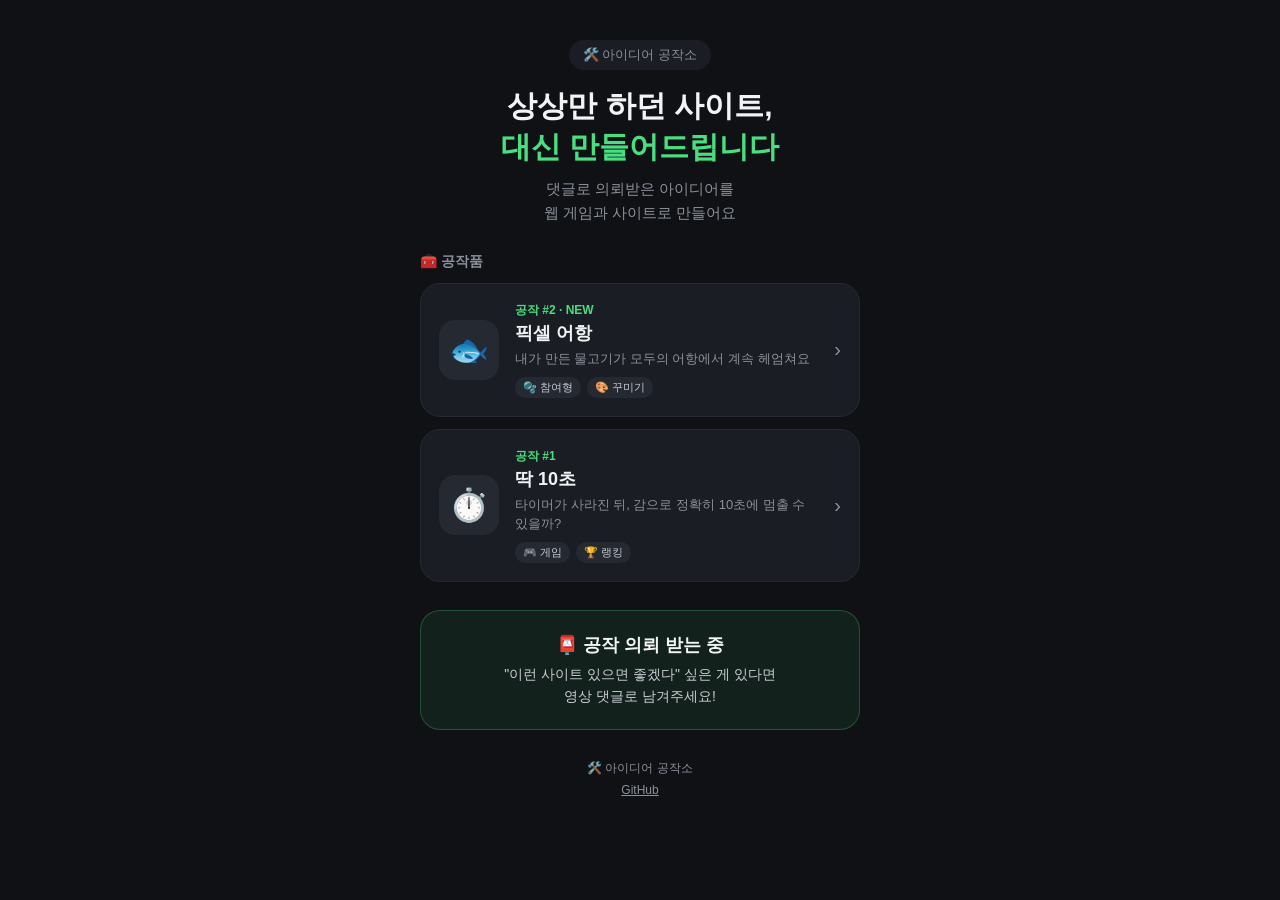
==== index.html @ 222370bf "방문자수 각각 매핑되도록 최종 수정" ====
<!doctype html>
<html lang="ko">
  <head>
    <meta charset="UTF-8" />
    <meta name="viewport" content="width=device-width, initial-scale=1.0" />
    <title>🛠️ 아이디어 공작소</title>
    <meta
      name="description"
      content="상상만 하던 사이트, 대신 만들어드립니다 | 댓글로 의뢰받은 아이디어를 웹 게임·사이트로 만들어요"
    />
    <meta property="og:title" content="🛠️ 아이디어 공작소" />
    <meta
      property="og:description"
      content="상상만 하던 사이트, 대신 만들어드립니다"
    />
    <meta property="og:type" content="website" />
    <meta property="og:url" content="https://ge323.github.io/gongjakso/" />
    <style>
      * {
        margin: 0;
        padding: 0;
        box-sizing: border-box;
      }

      :root {
        --bg: #0f1115;
        --card: #1a1d24;
        --line: #252932;
        --text: #f2f3f5;
        --muted: #8b909a;
        --accent: #4ade80;
      }

      body {
        min-height: 100dvh;
        background: var(--bg);
        color: var(--text);
        font-family:
          -apple-system, BlinkMacSystemFont, "Pretendard",
          "Apple SD Gothic Neo", "Noto Sans KR", sans-serif;
        display: flex;
        justify-content: center;
      }

      .app {
        width: 100%;
        max-width: 480px;
        padding: 40px 20px 32px;
        display: flex;
        flex-direction: column;
        gap: 28px;
      }

      /* 헤더 */
      .header {
        text-align: center;
      }

      .badge {
        display: inline-block;
        padding: 6px 14px;
        border-radius: 999px;
        background: var(--card);
        color: var(--muted);
        font-size: 13px;
        margin-bottom: 16px;
      }

      .title {
        font-size: 30px;
        font-weight: 800;
        line-height: 1.35;
        margin-bottom: 10px;
      }

      .title em {
        font-style: normal;
        color: var(--accent);
      }

      .subtitle {
        color: var(--muted);
        font-size: 15px;
        line-height: 1.6;
      }

      /* 공작품 목록 */
      .section-title {
        font-size: 14px;
        color: var(--muted);
        margin-bottom: 12px;
      }

      .list {
        display: flex;
        flex-direction: column;
        gap: 12px;
      }

      .item {
        display: flex;
        align-items: center;
        gap: 16px;
        padding: 18px;
        border-radius: 20px;
        background: var(--card);
        border: 1px solid var(--line);
        color: inherit;
        text-decoration: none;
        transition:
          transform 0.15s,
          border-color 0.15s;
      }

      a.item:hover,
      a.item:focus-visible {
        transform: translateY(-2px);
        border-color: var(--accent);
        outline: none;
      }

      .icon {
        flex-shrink: 0;
        width: 60px;
        height: 60px;
        border-radius: 16px;
        background: #252932;
        display: grid;
        place-items: center;
        font-size: 32px;
      }

      .info {
        flex: 1;
        min-width: 0;
      }

      .no {
        font-size: 12px;
        color: var(--accent);
        font-weight: 700;
        margin-bottom: 2px;
      }

      .name {
        font-size: 18px;
        font-weight: 800;
        margin-bottom: 4px;
      }

      .desc {
        font-size: 13px;
        color: var(--muted);
        line-height: 1.5;
      }

      .tags {
        display: flex;
        gap: 6px;
        margin-top: 8px;
      }

      .tag {
        font-size: 11px;
        padding: 3px 8px;
        border-radius: 999px;
        background: #252932;
        color: #c9ccd2;
      }

      .go {
        flex-shrink: 0;
        font-size: 20px;
        color: var(--muted);
      }

      /* 준비 중 카드 */
      .item.is-locked {
        border-style: dashed;
        opacity: 0.75;
      }

      .item.is-locked .icon {
        filter: blur(3px);
      }

      /* 의뢰 안내 */
      .request {
        text-align: center;
        padding: 22px;
        border-radius: 20px;
        background: rgba(74, 222, 128, 0.08);
        border: 1px solid rgba(74, 222, 128, 0.25);
      }

      .request h2 {
        font-size: 18px;
        margin-bottom: 6px;
      }

      .request p {
        font-size: 14px;
        color: #c9ccd2;
        line-height: 1.6;
      }

      /* 푸터 */
      .footer {
        text-align: center;
        font-size: 12px;
        color: var(--muted);
        line-height: 1.8;
      }

      .footer a {
        color: var(--muted);
      }
    </style>
  </head>
  <body>
    <main class="app">
      <header class="header">
        <span class="badge">🛠️ 아이디어 공작소</span>
        <h1 class="title">
          상상만 하던 사이트,<br /><em>대신 만들어드립니다</em>
        </h1>
        <p class="subtitle">
          댓글로 의뢰받은 아이디어를<br />웹 게임과 사이트로 만들어요
        </p>
      </header>

      <section>
        <h2 class="section-title">🧰 공작품</h2>
        <div class="list">
          <!-- 공작 #2 (최신이 위로) -->
          <a class="item" href="https://ge323.github.io/gongjakso/pixel-fish/">
            <div class="icon">🐟</div>
            <div class="info">
              <p class="no">공작 #2 · NEW</p>
              <p class="name">픽셀 어항</p>
              <p class="desc">
                내가 만든 물고기가 모두의 어항에서 계속 헤엄쳐요
              </p>
              <div class="tags">
                <span class="tag">🫧 참여형</span>
                <span class="tag">🎨 꾸미기</span>
              </div>
            </div>
            <span class="go">›</span>
          </a>

          <!-- 공작 #1 -->
          <a class="item" href="https://ge323.github.io/gongjakso/stop-at-10/">
            <div class="icon">⏱️</div>
            <div class="info">
              <p class="no">공작 #1</p>
              <p class="name">딱 10초</p>
              <p class="desc">
                타이머가 사라진 뒤, 감으로 정확히 10초에 멈출 수 있을까?
              </p>
              <div class="tags">
                <span class="tag">🎮 게임</span>
                <span class="tag">🏆 랭킹</span>
              </div>
            </div>
            <span class="go">›</span>
          </a>
        </div>
      </section>

      <section class="request">
        <h2>📮 공작 의뢰 받는 중</h2>
        <p>
          "이런 사이트 있으면 좋겠다" 싶은 게 있다면<br />영상 댓글로
          남겨주세요!
        </p>
      </section>

      <footer class="footer">
        <p>🛠️ 아이디어 공작소</p>
        <p>
          <a
            href="https://github.com/ge323/gongjakso"
            target="_blank"
            rel="noopener"
            >GitHub</a
          >
        </p>
        <p id="visit-count" hidden style="font-size: 0.8rem; opacity: 0.6"></p>
      </footer>
    </main>
  </body>
</html>
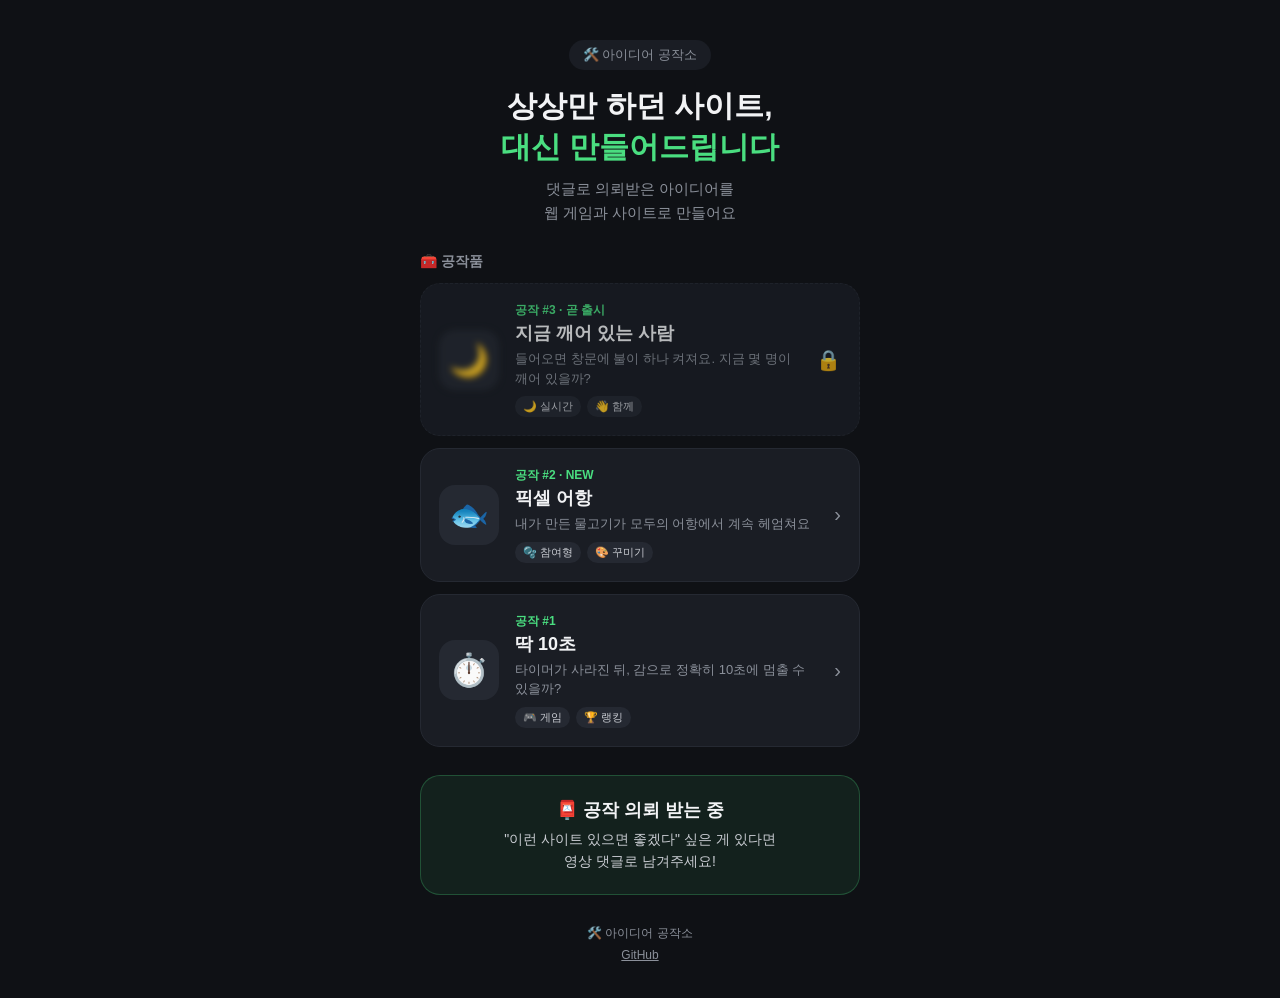
==== commit d95efe7a: "곧 출시 main 수정" ====
--- a/index.html
+++ b/index.html
@@ -217,6 +217,7 @@
       }
     </style>
   </head>
+  <script src="visit-counter.js?v=4" defer></script>
   <body>
     <main class="app">
       <header class="header">
@@ -232,6 +233,23 @@
       <section>
         <h2 class="section-title">🧰 공작품</h2>
         <div class="list">
+          <!-- 공작 #3 (곧 출시) — 공개되면 div를 a로 바꾸고 href 넣기 -->
+          <div class="item is-locked" aria-disabled="true">
+            <div class="icon">🌙</div>
+            <div class="info">
+              <p class="no">공작 #3 · 곧 출시</p>
+              <p class="name">지금 깨어 있는 사람</p>
+              <p class="desc">
+                들어오면 창문에 불이 하나 켜져요. 지금 몇 명이 깨어 있을까?
+              </p>
+              <div class="tags">
+                <span class="tag">🌙 실시간</span>
+                <span class="tag">👋 함께</span>
+              </div>
+            </div>
+            <span class="go">🔒</span>
+          </div>
+
           <!-- 공작 #2 (최신이 위로) -->
           <a class="item" href="https://ge323.github.io/gongjakso/pixel-fish/">
             <div class="icon">🐟</div>
@@ -278,6 +296,11 @@
 
       <footer class="footer">
         <p>🛠️ 아이디어 공작소</p>
+        <p
+          id="visit-count"
+          hidden
+          style="font-size: 0.8rem; opacity: 0.6; text-align: center"
+        ></p>
         <p>
           <a
             href="https://github.com/ge323/gongjakso"
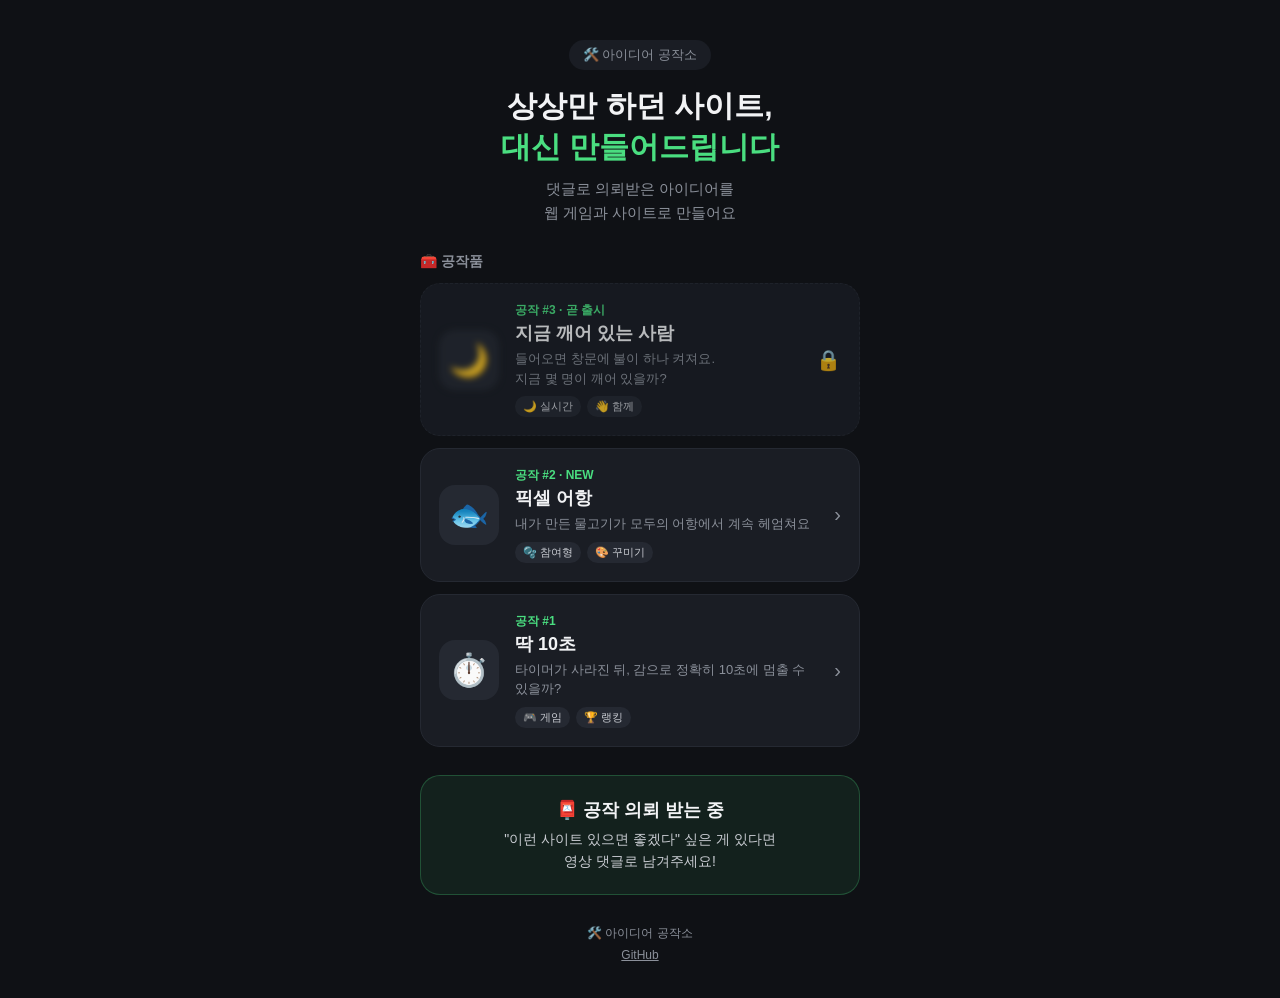
==== commit 2be8eba8: "10초 게임에 하단 링크 추가" ====
--- a/index.html
+++ b/index.html
@@ -240,7 +240,7 @@
               <p class="no">공작 #3 · 곧 출시</p>
               <p class="name">지금 깨어 있는 사람</p>
               <p class="desc">
-                들어오면 창문에 불이 하나 켜져요. 지금 몇 명이 깨어 있을까?
+                들어오면 창문에 불이 하나 켜져요. <br> 지금 몇 명이 깨어 있을까?
               </p>
               <div class="tags">
                 <span class="tag">🌙 실시간</span>
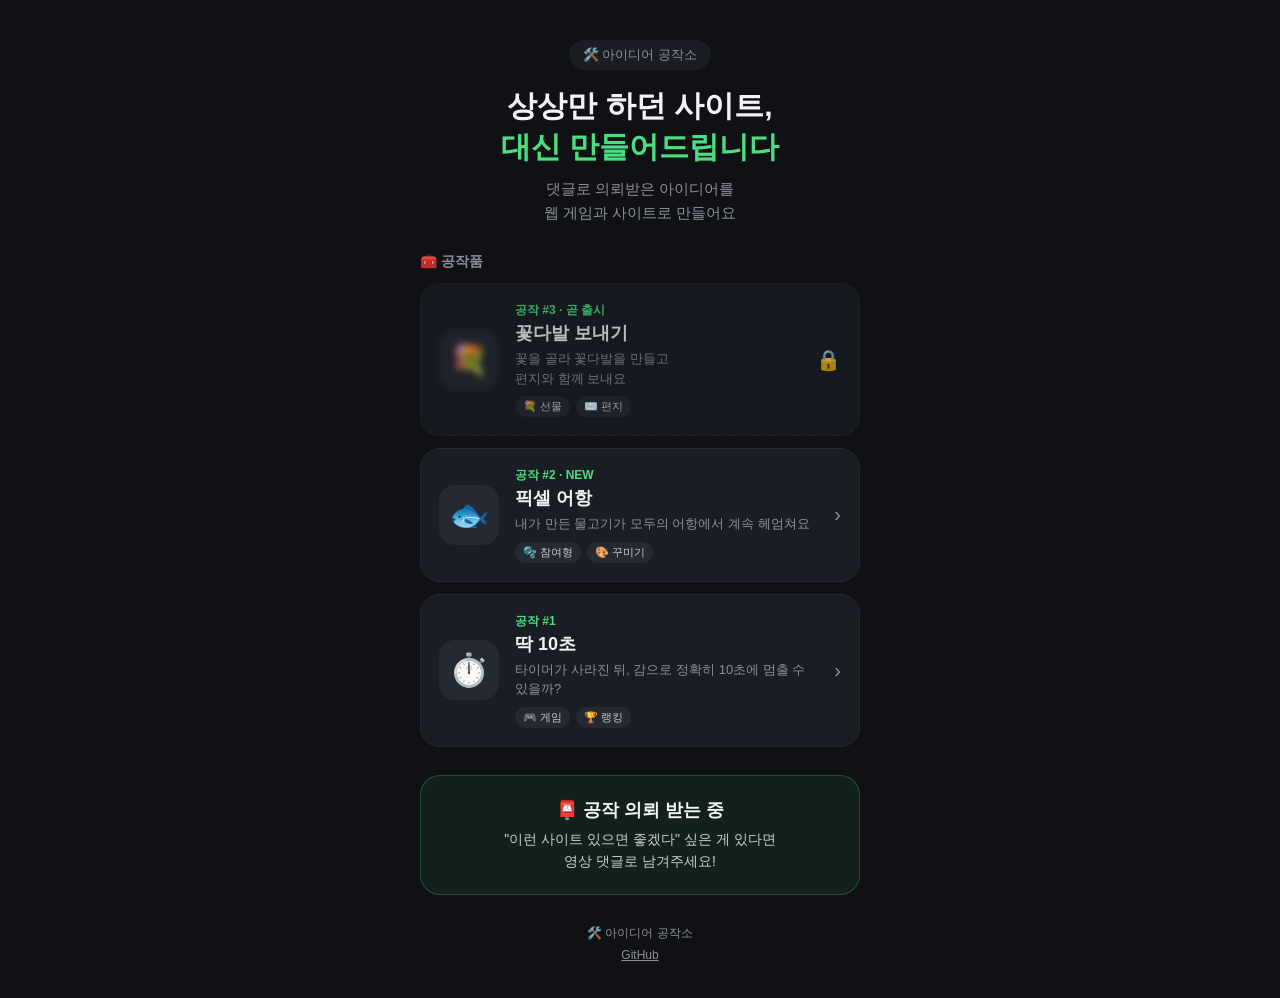
==== commit a2cb2bd8: "메인 ui 꽃다발 추가" ====
--- a/index.html
+++ b/index.html
@@ -235,16 +235,16 @@
         <div class="list">
           <!-- 공작 #3 (곧 출시) — 공개되면 div를 a로 바꾸고 href 넣기 -->
           <div class="item is-locked" aria-disabled="true">
-            <div class="icon">🌙</div>
+            <div class="icon">💐</div>
             <div class="info">
               <p class="no">공작 #3 · 곧 출시</p>
-              <p class="name">지금 깨어 있는 사람</p>
+              <p class="name">꽃다발 보내기</p>
               <p class="desc">
-                들어오면 창문에 불이 하나 켜져요. <br> 지금 몇 명이 깨어 있을까?
+                꽃을 골라 꽃다발을 만들고 <br> 편지와 함께 보내요
               </p>
               <div class="tags">
-                <span class="tag">🌙 실시간</span>
-                <span class="tag">👋 함께</span>
+                <span class="tag">💐 선물</span>
+                <span class="tag">✉️ 편지</span>
               </div>
             </div>
             <span class="go">🔒</span>
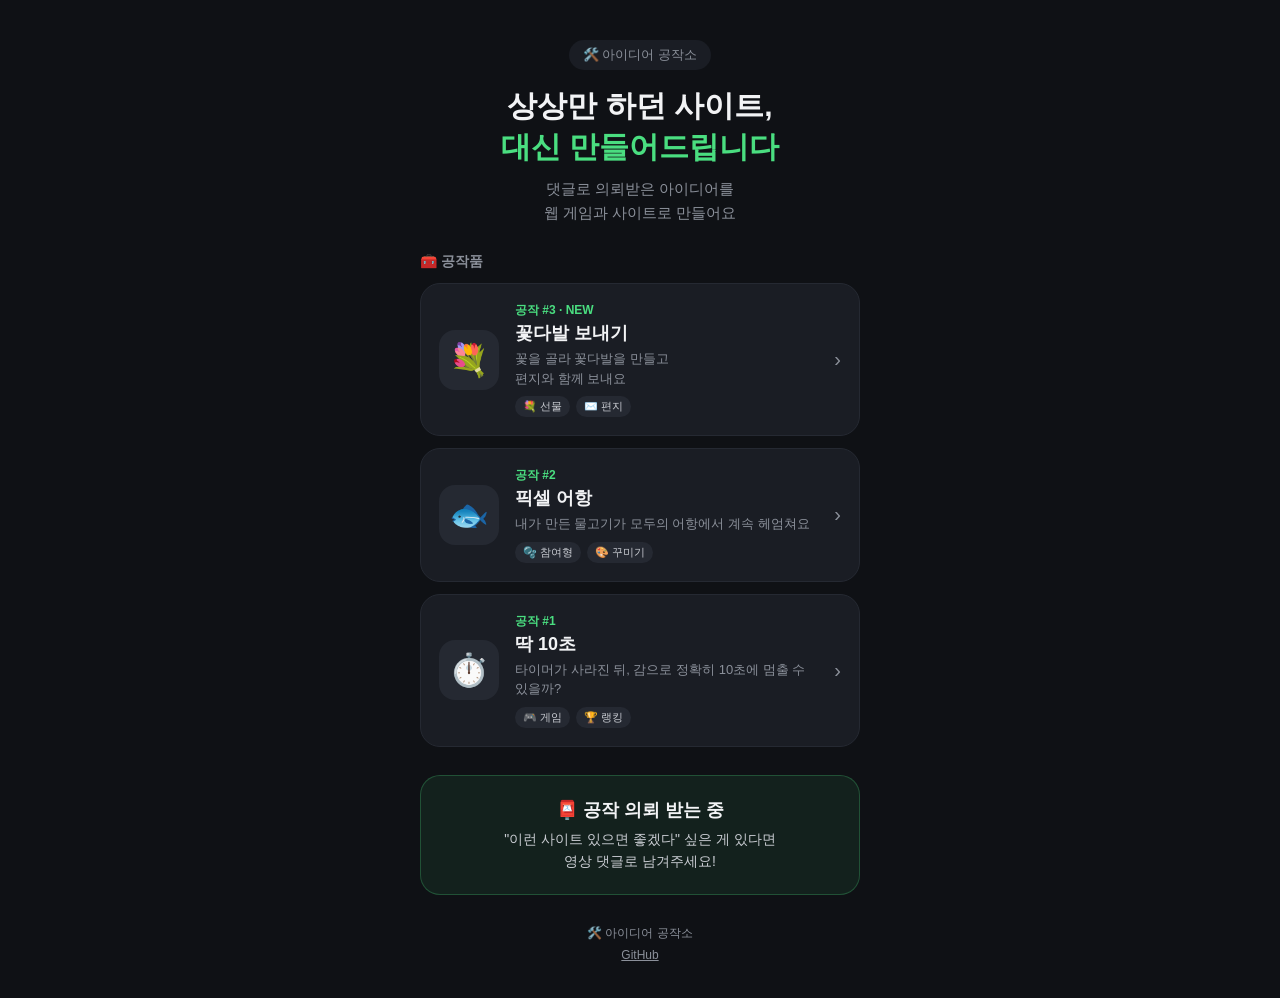
==== commit efa70075: "꽃다발 나오게 다시 수정" ====
--- a/index.html
+++ b/index.html
@@ -233,11 +233,11 @@
       <section>
         <h2 class="section-title">🧰 공작품</h2>
         <div class="list">
-          <!-- 공작 #3 (곧 출시) — 공개되면 div를 a로 바꾸고 href 넣기 -->
-          <div class="item is-locked" aria-disabled="true">
+          <!-- 공작 #3 (최신이 위로) -->
+          <a class="item" href="https://ge323.github.io/gongjakso/bouquet/">
             <div class="icon">💐</div>
             <div class="info">
-              <p class="no">공작 #3 · 곧 출시</p>
+              <p class="no">공작 #3 · NEW</p>
               <p class="name">꽃다발 보내기</p>
               <p class="desc">
                 꽃을 골라 꽃다발을 만들고 <br> 편지와 함께 보내요
@@ -247,14 +247,14 @@
                 <span class="tag">✉️ 편지</span>
               </div>
             </div>
-            <span class="go">🔒</span>
-          </div>
-
-          <!-- 공작 #2 (최신이 위로) -->
+            <span class="go">›</span>
+          </a>
+
+          <!-- 공작 #2 -->
           <a class="item" href="https://ge323.github.io/gongjakso/pixel-fish/">
             <div class="icon">🐟</div>
             <div class="info">
-              <p class="no">공작 #2 · NEW</p>
+              <p class="no">공작 #2</p>
               <p class="name">픽셀 어항</p>
               <p class="desc">
                 내가 만든 물고기가 모두의 어항에서 계속 헤엄쳐요
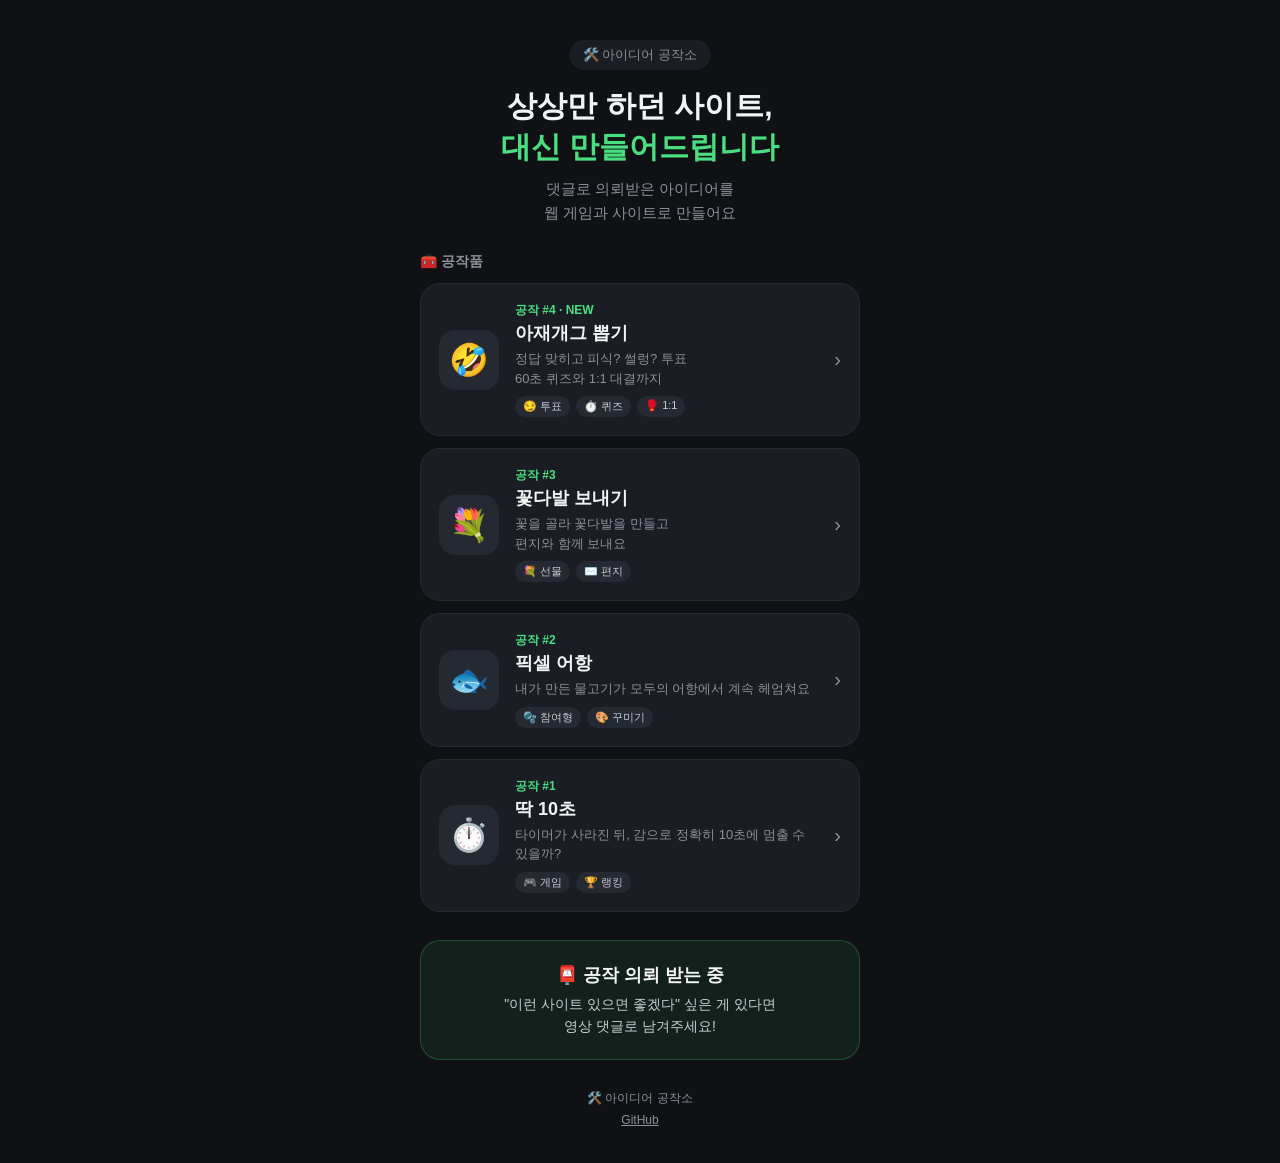
==== commit 99c9b6e1: "아재개그 공개!" ====
--- a/index.html
+++ b/index.html
@@ -233,11 +233,29 @@
       <section>
         <h2 class="section-title">🧰 공작품</h2>
         <div class="list">
-          <!-- 공작 #3 (최신이 위로) -->
+          <!-- 공작 #4 (최신이 위로) -->
+          <a class="item" href="https://ge323.github.io/gongjakso/dad-joke/">
+            <div class="icon">🤣</div>
+            <div class="info">
+              <p class="no">공작 #4 · NEW</p>
+              <p class="name">아재개그 뽑기</p>
+              <p class="desc">
+                정답 맞히고 피식? 썰렁? 투표 <br> 60초 퀴즈와 1:1 대결까지
+              </p>
+              <div class="tags">
+                <span class="tag">😏 투표</span>
+                <span class="tag">⏱️ 퀴즈</span>
+                <span class="tag">🥊 1:1</span>
+              </div>
+            </div>
+            <span class="go">›</span>
+          </a>
+
+          <!-- 공작 #3 -->
           <a class="item" href="https://ge323.github.io/gongjakso/bouquet/">
             <div class="icon">💐</div>
             <div class="info">
-              <p class="no">공작 #3 · NEW</p>
+              <p class="no">공작 #3</p>
               <p class="name">꽃다발 보내기</p>
               <p class="desc">
                 꽃을 골라 꽃다발을 만들고 <br> 편지와 함께 보내요
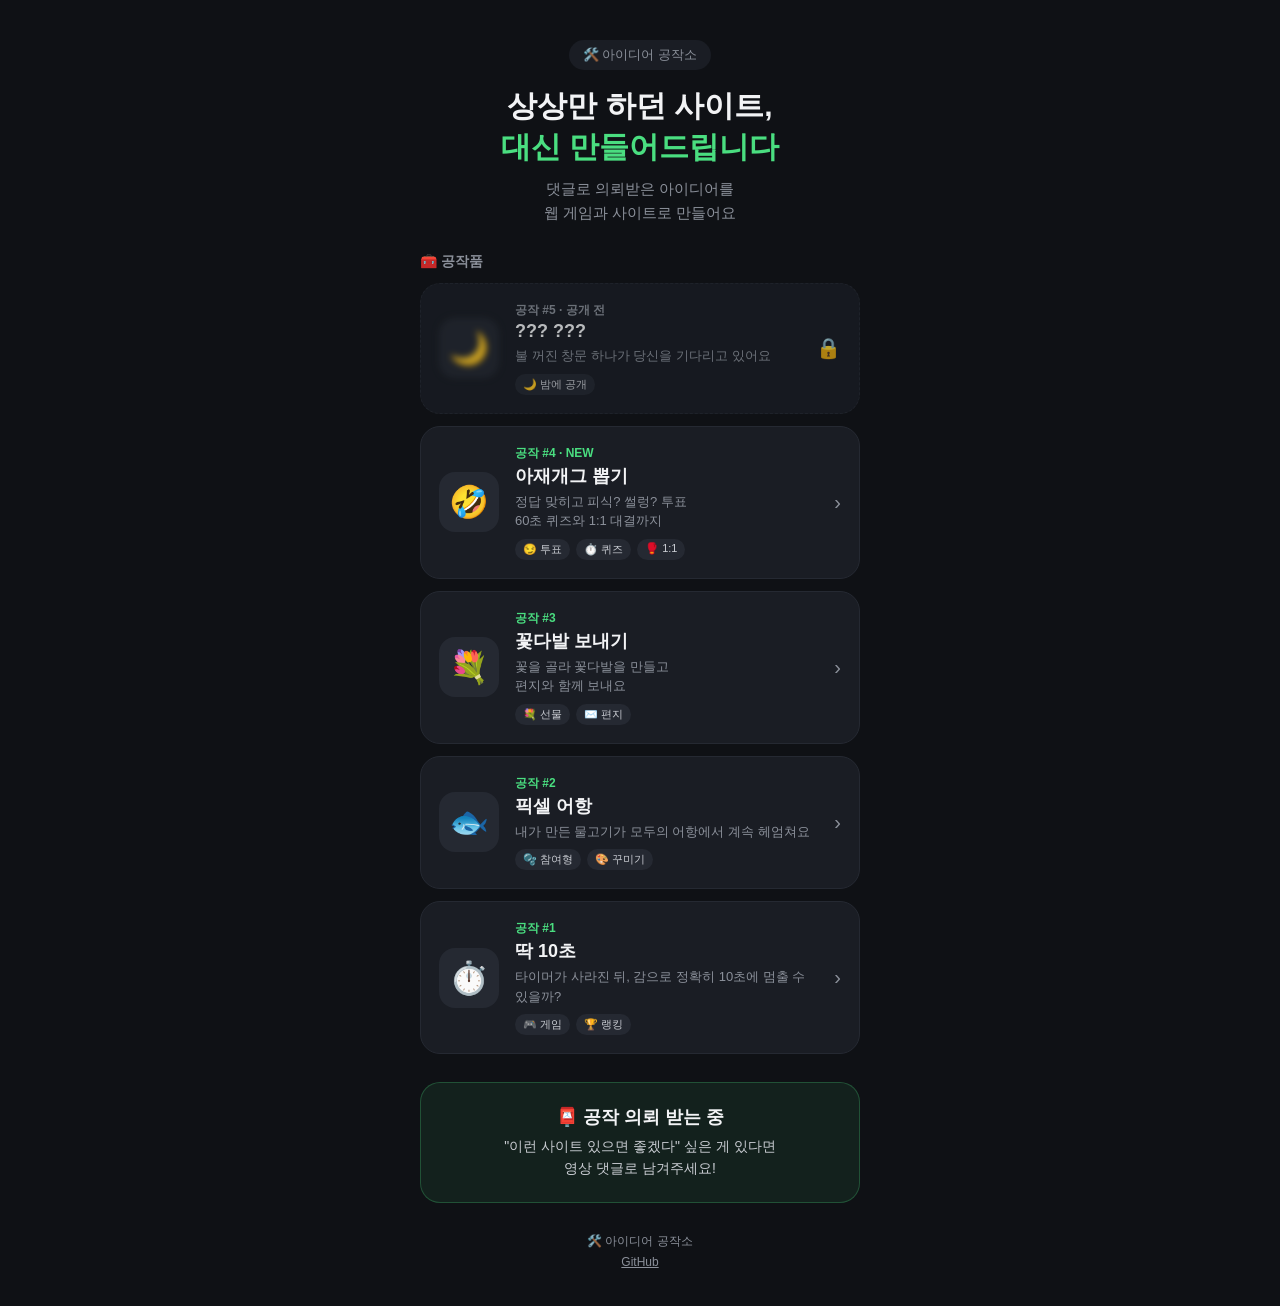
==== commit baa36057: "awake 공개전 main에 노출시키기" ====
--- a/index.html
+++ b/index.html
@@ -182,6 +182,45 @@
 
       .item.is-locked .icon {
         filter: blur(3px);
+        animation: locked-blink 3.2s ease-in-out infinite;
+      }
+
+      .item.is-locked {
+        cursor: pointer;
+        -webkit-tap-highlight-color: transparent;
+      }
+
+      .item.is-locked .no {
+        color: var(--muted);
+      }
+
+      .item.is-locked.shake {
+        animation: locked-shake 0.4s;
+      }
+
+      @keyframes locked-blink {
+        0%,
+        100% {
+          opacity: 0.35;
+        }
+        50% {
+          opacity: 0.9;
+        }
+      }
+
+      @keyframes locked-shake {
+        0%,
+        100% {
+          transform: translateX(0);
+        }
+        20%,
+        60% {
+          transform: translateX(-6px);
+        }
+        40%,
+        80% {
+          transform: translateX(6px);
+        }
       }
 
       /* 의뢰 안내 */
@@ -233,6 +272,22 @@
       <section>
         <h2 class="section-title">🧰 공작품</h2>
         <div class="list">
+          <!-- 공작 #5 공개 전 (공개 날: a로 바꾸고 href·이름·설명·NEW, #4 NEW 빼기) -->
+          <div class="item is-locked" id="locked-5" role="button" tabindex="0">
+            <div class="icon">🌙</div>
+            <div class="info">
+              <p class="no">공작 #5 · 공개 전</p>
+              <p class="name">??? ???</p>
+              <p class="desc" id="locked-5-desc">
+                불 꺼진 창문 하나가 당신을 기다리고 있어요
+              </p>
+              <div class="tags">
+                <span class="tag">🌙 밤에 공개</span>
+              </div>
+            </div>
+            <span class="go">🔒</span>
+          </div>
+
           <!-- 공작 #4 (최신이 위로) -->
           <a class="item" href="https://ge323.github.io/gongjakso/dad-joke/">
             <div class="icon">🤣</div>
@@ -330,5 +385,38 @@
         <p id="visit-count" hidden style="font-size: 0.8rem; opacity: 0.6"></p>
       </footer>
     </main>
+    <script>
+      // 공개 전 카드: 누르면 흔들림 + 힌트 잠깐 바뀜
+      (function () {
+        var card = document.getElementById("locked-5");
+        var desc = document.getElementById("locked-5-desc");
+        if (!card || !desc) return;
+        var base = desc.textContent.trim();
+        var hints = [
+          "아직 문이 잠겨 있어요 🔑",
+          "늦은 밤, 다시 와 보세요",
+          "누군가 이미 깨어 있을지도…",
+        ];
+        var i = 0;
+        var timer;
+        function poke() {
+          card.classList.remove("shake");
+          void card.offsetWidth;
+          card.classList.add("shake");
+          desc.textContent = hints[i++ % hints.length];
+          clearTimeout(timer);
+          timer = setTimeout(function () {
+            desc.textContent = base;
+          }, 1800);
+        }
+        card.addEventListener("click", poke);
+        card.addEventListener("keydown", function (e) {
+          if (e.key === "Enter" || e.key === " ") {
+            e.preventDefault();
+            poke();
+          }
+        });
+      })();
+    </script>
   </body>
 </html>
